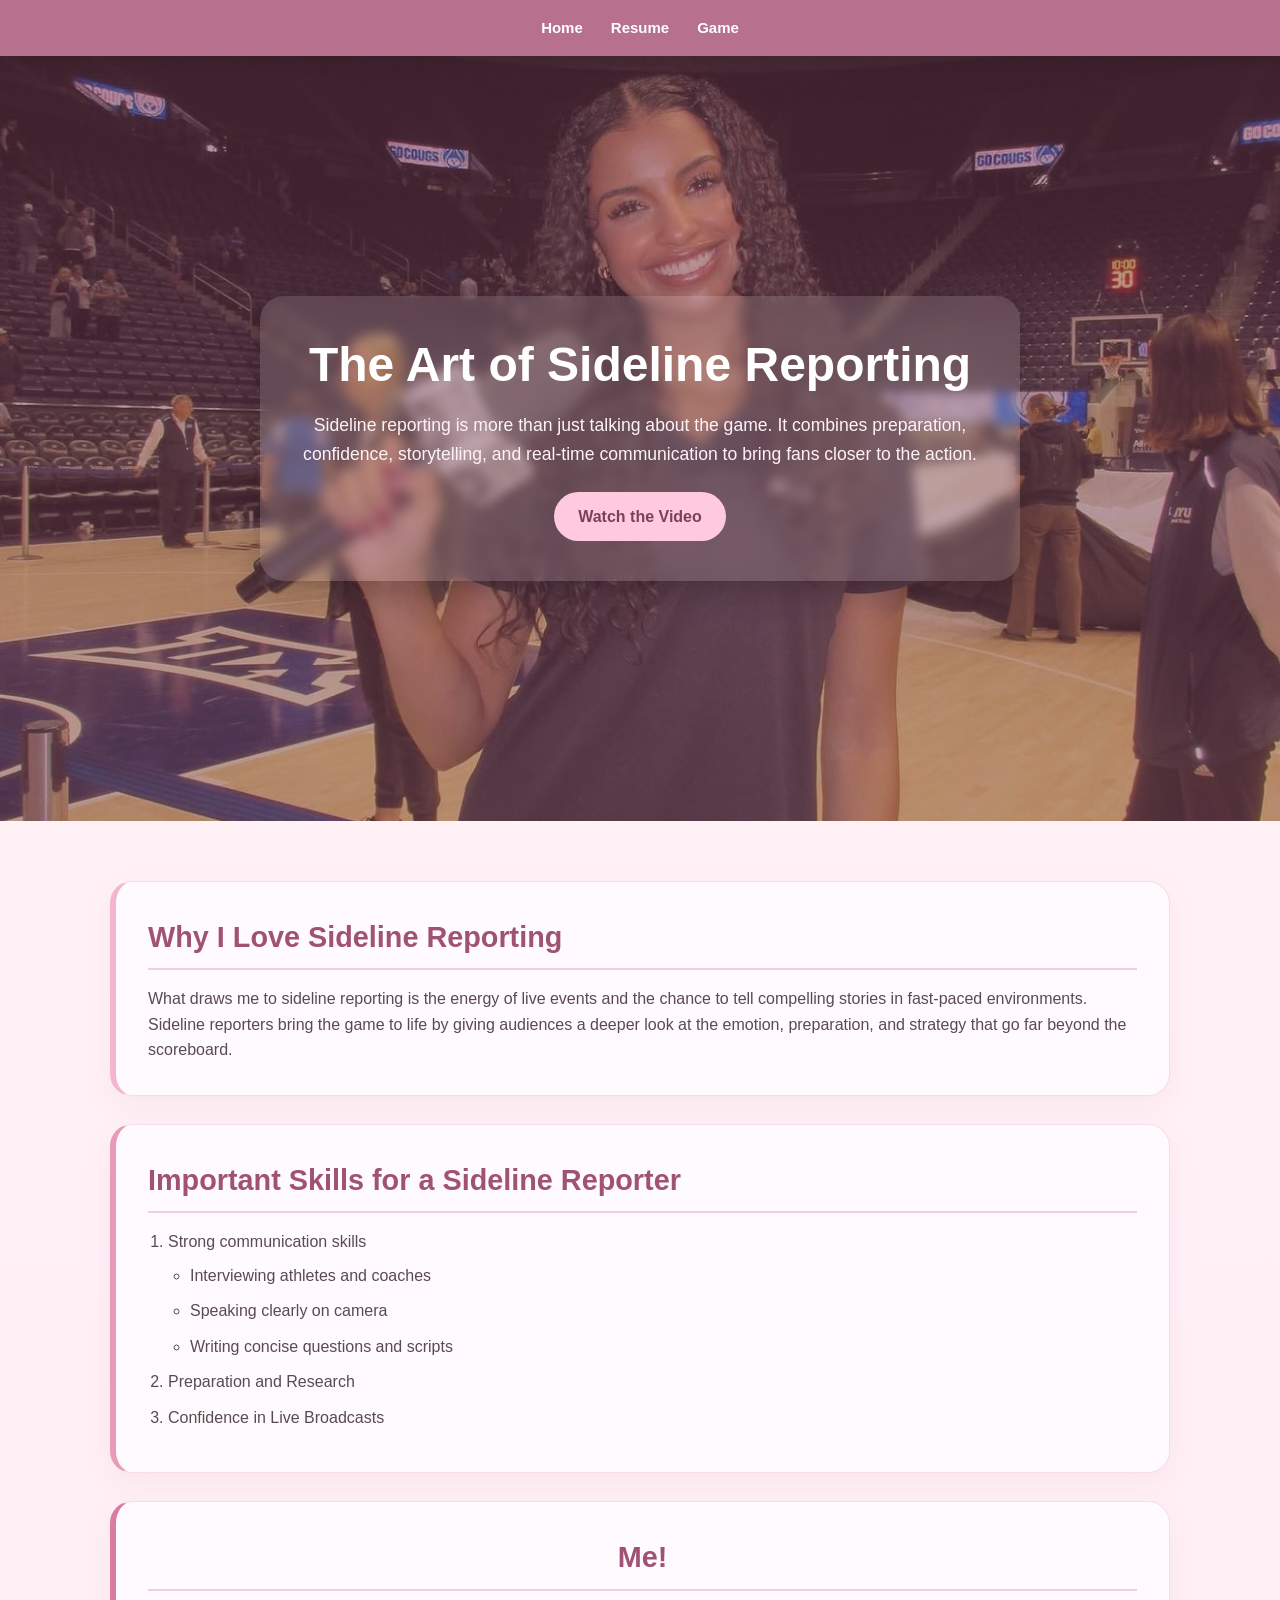
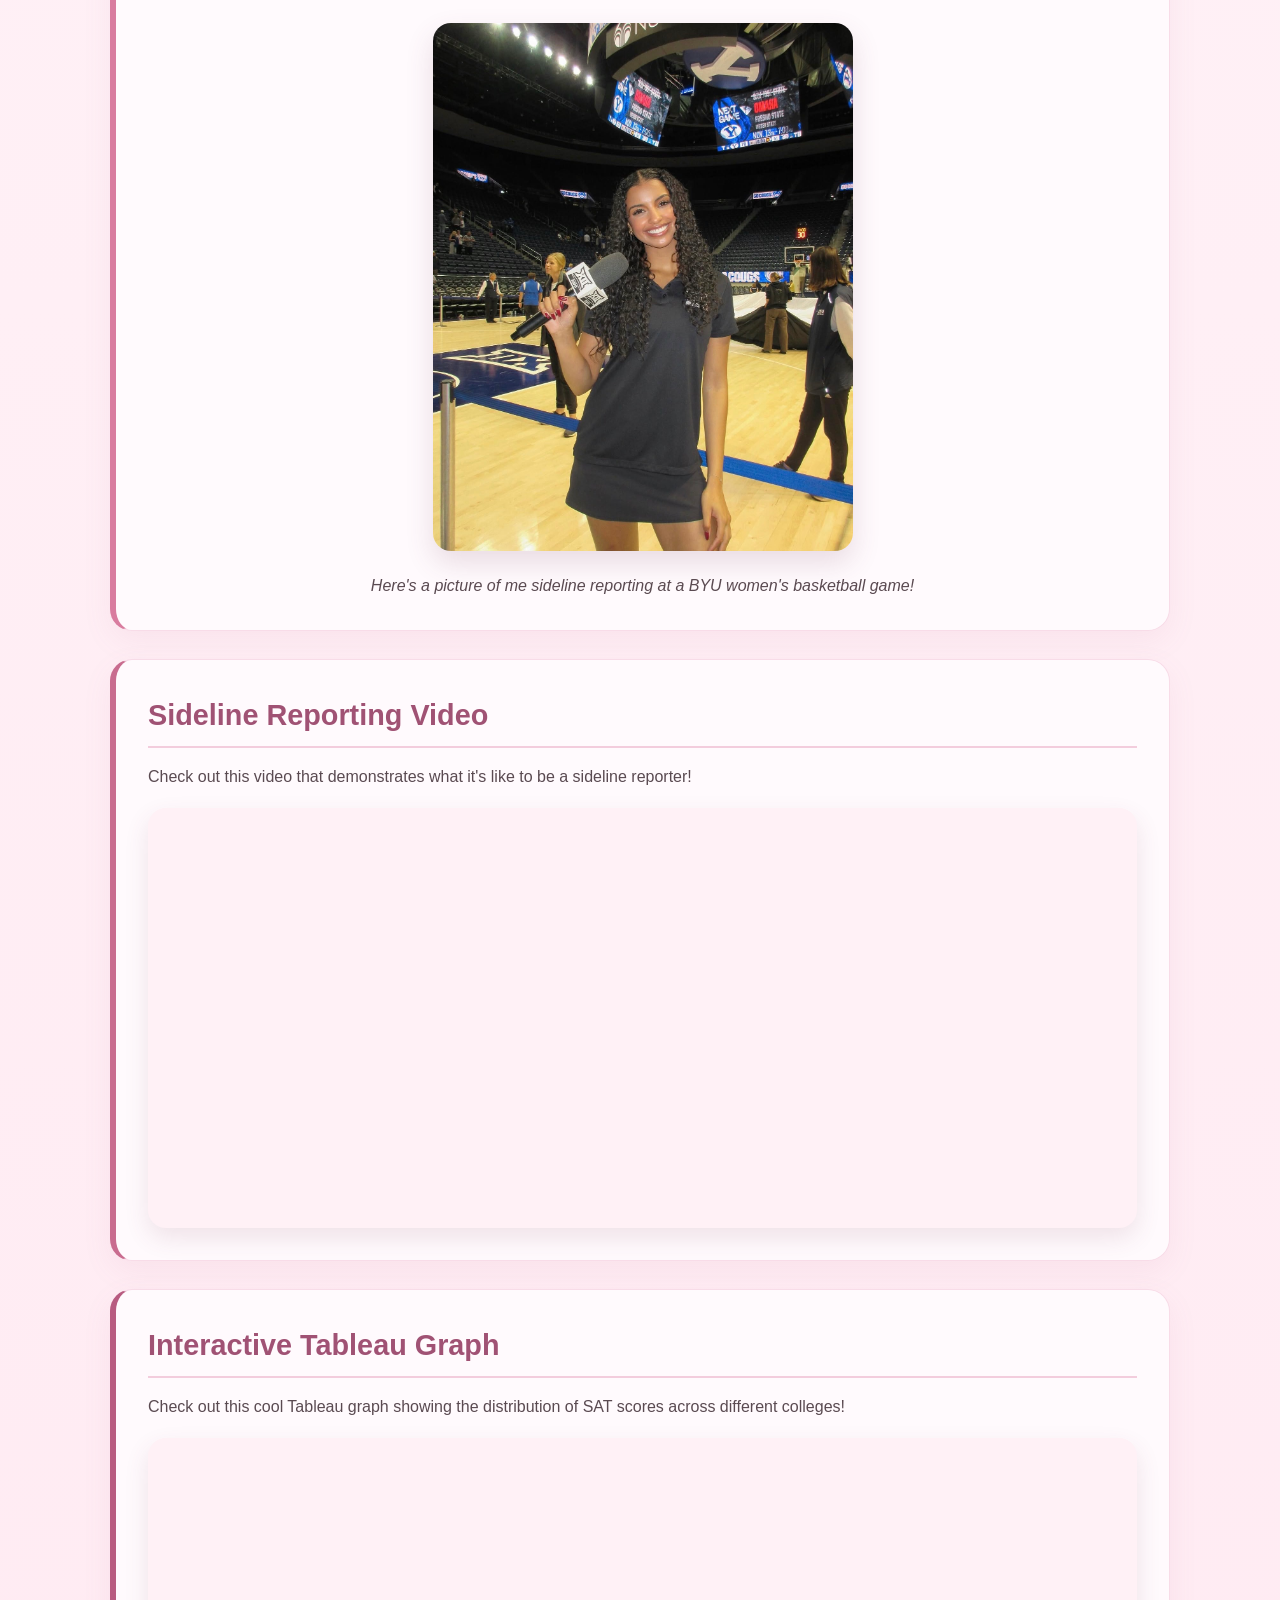
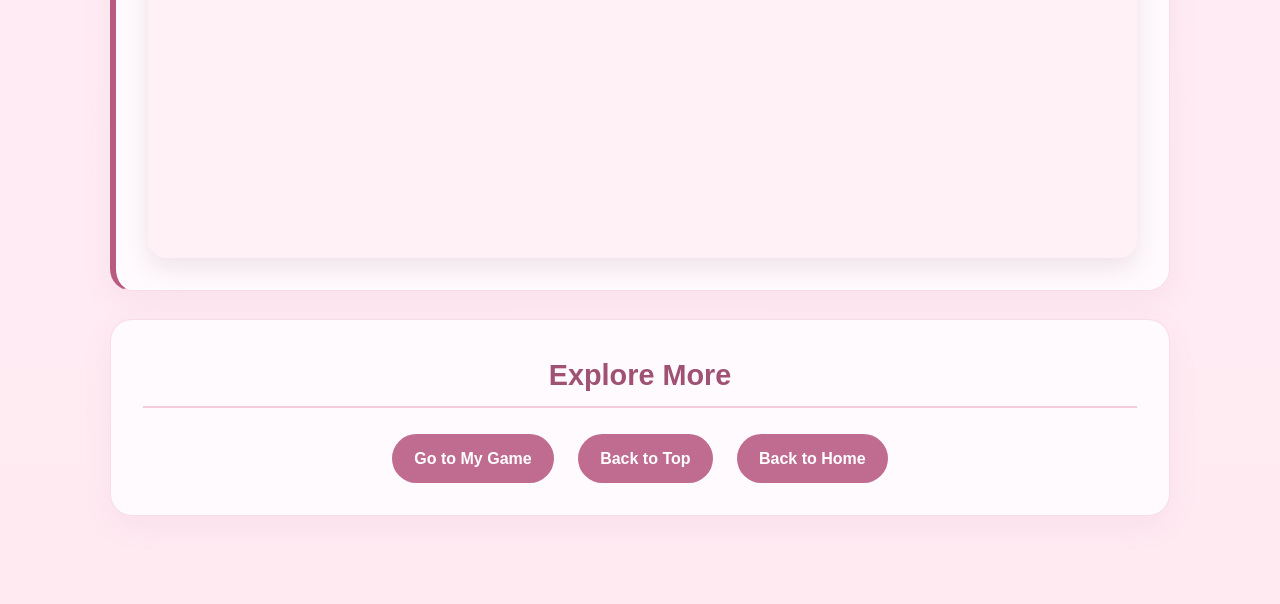
==== scratch.html @ 12ff8d18 "Add files via upload" ====
<!DOCTYPE html>
<html lang="en">
<head>
  <meta charset="UTF-8">
  <meta name="viewport" content="width=device-width, initial-scale=1.0">
  <title>Sideline Reporting</title>
  <link rel="stylesheet" href="styles.css">
  <style>
   /* Reset */
* {
  margin: 0;
  padding: 0;
  box-sizing: border-box;
}
/* Page */
body {
  font-family: Arial, Helvetica, sans-serif;
  background: linear-gradient(to bottom, #fff4f8, #ffeaf2);
  color: #4a3a42;
  line-height: 1.6;
}

/* Top Navigation */
.topnav {
  background: rgba(180, 106, 136, 0.95);
  padding: 16px 40px;
  display: flex;
  justify-content: center;
  gap: 28px;
  position: sticky;
  top: 0;
  z-index: 1000;
  box-shadow: 0 4px 14px rgba(0, 0, 0, 0.12);
}

.topnav a {
  color: #fff;
  text-decoration: none;
  font-weight: 600;
  font-size: 15px;
  transition: color 0.3s ease, transform 0.2s ease;
}

.topnav a:hover {
  color: #ffd6e6;
  transform: translateY(-2px);
}

/* Hero Header */
.header {
  min-height: 85vh;
  background: linear-gradient(rgba(120, 60, 85, 0.5), rgba(120, 60, 85, 0.5)),
    url("../css/sideline.jpeg") center/cover no-repeat;
  display: flex;
  align-items: center;
  justify-content: center;
  text-align: center;
  padding: 40px 20px;
}

.header-overlay {
  max-width: 760px;
  color: white;
  background: rgba(255, 255, 255, 0.12);
  backdrop-filter: blur(6px);
  padding: 40px 30px;
  border-radius: 24px;
  box-shadow: 0 10px 30px rgba(0, 0, 0, 0.22);
}

.eyebrow {
  text-transform: uppercase;
  letter-spacing: 2px;
  font-size: 13px;
  margin-bottom: 12px;
  color: #ffd6e6;
}

.header h1 {
  font-size: 3rem;
  margin-bottom: 18px;
  line-height: 1.2;
}

.intro {
  font-size: 1.1rem;
  margin-bottom: 24px;
  color: #fff3f8;
}

.jump-link {
  display: inline-block;
  padding: 12px 24px;
  background: #ffcade;
  color: #7a4259;
  text-decoration: none;
  font-weight: bold;
  border-radius: 999px;
  transition: all 0.3s ease;
}

.jump-link:hover {
  background: #ffffff;
  transform: translateY(-2px);
}

/* Main content */
.page-wrap {
  max-width: 1100px;
  margin: 0 auto;
  padding: 60px 20px;
}

/* Sections */
.section {
  background: #fffafd;
  padding: 32px;
  margin-bottom: 28px;
  border-radius: 22px;
  box-shadow: 0 10px 30px rgba(180, 106, 136, 0.08);
  border: 1px solid #f8dce8;
}

.section h2 {
  font-size: 1.8rem;
  color: #a05274;
  margin-bottom: 16px;
  border-bottom: 2px solid #f3cddd;
  padding-bottom: 8px;
}

.section p,
.section li {
  font-size: 1rem;
  color: #5a4a51;
}

/* Ordered / unordered list */
ol {
  padding-left: 20px;
  margin-top: 10px;
}

ul {
  padding-left: 22px;
  margin-top: 8px;
}

li {
  margin-bottom: 10px;
}

/* Image section */
.three {
  text-align: center;
}

.three img {
  width: 100%;
  max-width: 420px;
  border-radius: 18px;
  margin-top: 16px;
  box-shadow: 0 12px 28px rgba(120, 60, 85, 0.16);
}

.caption {
  margin-top: 14px;
  font-style: italic;
  color: #8b6475;
}

/* Media boxes */
.media-box,
.tableau-box {
  margin-top: 18px;
  border-radius: 18px;
  overflow: hidden;
  box-shadow: 0 10px 24px rgba(120, 60, 85, 0.12);
  background: #fff1f6;
}

/* Iframes */
iframe {
  width: 100%;
  height: 420px;
  border: none;
  display: block;
  border-radius: 18px;
}

/* Links section */
.links {
  text-align: center;
}

.links a {
  display: inline-block;
  margin: 10px 10px 0;
  padding: 12px 22px;
  background: #c06c91;
  color: white;
  text-decoration: none;
  border-radius: 999px;
  font-weight: 600;
  transition: all 0.3s ease;
}

.links a:hover {
  background: #d989a9;
  transform: translateY(-2px);
}

/* Alternate section accents */
.one {
  border-left: 6px solid #f4b6cc;
}

.two {
  border-left: 6px solid #e89ab6;
}

.three {
  border-left: 6px solid #d97c9f;
}

.four {
  border-left: 6px solid #c96c8f;
}

.five {
  border-left: 6px solid #b85b80;
}

/* Responsive */
@media (max-width: 768px) {
  .header h1 {
    font-size: 2.2rem;
  }

  .intro {
    font-size: 1rem;
  }

  .topnav {
    flex-wrap: wrap;
    gap: 14px;
    padding: 14px 20px;
  }

  .section {
    padding: 24px;
  }

  iframe {
    height: 260px;
  }
}
  </style>
</head>
<body>

  <div class="topnav">
    <a href="index.html">Home</a>
    <a href="resume.html">Resume</a>
    <a href="app.html">Game</a>
  </div>

  <header class="header" id="top">
    <div class="header-overlay">
      <h1>The Art of Sideline Reporting</h1>
      <p class="intro">
        Sideline reporting is more than just talking about the game. It combines preparation,
        confidence, storytelling, and real-time communication to bring fans closer to the action.
      </p>
      <a class="jump-link" href="#video-section">Watch the Video</a>
    </div>
  </header>

  <main class="page-wrap">

    <div class="section one">
      <h2>Why I Love Sideline Reporting</h2>
      <p>
        What draws me to sideline reporting is the energy of live events and the chance to tell compelling stories in fast-paced environments. Sideline reporters bring the game to life by giving audiences a deeper look at the emotion, preparation, and strategy that go far beyond the scoreboard.
      </p>
    </div>

    <div class="section two">
      <h2>Important Skills for a Sideline Reporter</h2>
      <ol>
        <li>Strong communication skills
          <ul>
            <li>Interviewing athletes and coaches</li>
            <li>Speaking clearly on camera</li>
            <li>Writing concise questions and scripts</li>
          </ul>
        </li>
        <li>Preparation and Research</li>
        <li>Confidence in Live Broadcasts</li>
      </ol>
    </div>

    <div class="section three">
      <h2>Me!</h2>
      <img src="../css/sideline.jpeg" alt="Aleigha Sports Reporting Image">
      <p class="caption">
        Here's a picture of me sideline reporting at a BYU women's basketball game!
      </p>
    </div>

    <div class="section four" id="video-section">
      <h2>Sideline Reporting Video</h2>
      <p>
        Check out this video that demonstrates what it's like to be a sideline reporter!
      </p>
      <div class="media-box">
        <iframe 
          src="https://www.youtube.com/embed/tU58LsYEttU" 
          title="Sideline Reporting Video"
          allowfullscreen>
        </iframe>
      </div>
    </div>

    <div class="section five">
      <h2>Interactive Tableau Graph</h2>
      <p>
        Check out this cool Tableau graph showing the distribution of SAT scores across different colleges!
      </p>
      <div class="media-box tableau-box">
        <iframe
          src="https://public.tableau.com/views/RegionalSampleWorkbook/College?:showVizHome=no"
          title="Interactive Tableau graph">
        </iframe>
      </div>
    </div>

    <div class="section links">
      <h2>Explore More</h2>
      <a href="app.html">Go to My Game</a>
      <a href="#top">Back to Top</a>
      <a href="index.html">Back to Home</a>
    </div>

  </main>

</body>
</html>
---- styles.css ----
/* Reset */
* {
  margin: 0;
  padding: 0;
  box-sizing: border-box;
}

/* Page */
body {
  font-family: Arial, Helvetica, sans-serif;
  background: linear-gradient(to bottom, #fff4f8, #ffeaf2);
  color: #4a3a42;
  line-height: 1.6;
}

/* Top Navigation */
.topnav {
  background: rgba(180, 106, 136, 0.95);
  padding: 16px 40px;
  display: flex;
  justify-content: center;
  gap: 28px;
  position: sticky;
  top: 0;
  z-index: 1000;
  box-shadow: 0 4px 14px rgba(0, 0, 0, 0.12);
}

.topnav a {
  color: #fff;
  text-decoration: none;
  font-weight: 600;
  font-size: 15px;
  transition: color 0.3s ease, transform 0.2s ease;
}

.topnav a:hover {
  color: #ffd6e6;
  transform: translateY(-2px);
}

/* Hero Header */
.header {
  min-height: 85vh;
  background: linear-gradient(rgba(120, 60, 85, 0.5), rgba(120, 60, 85, 0.5)),
    url("../css/sideline.jpeg") center/cover no-repeat;
  display: flex;
  align-items: center;
  justify-content: center;
  text-align: center;
  padding: 40px 20px;
}

.header-overlay {
  max-width: 760px;
  color: white;
  background: rgba(255, 255, 255, 0.12);
  backdrop-filter: blur(6px);
  padding: 40px 30px;
  border-radius: 24px;
  box-shadow: 0 10px 30px rgba(0, 0, 0, 0.22);
}

.eyebrow {
  text-transform: uppercase;
  letter-spacing: 2px;
  font-size: 13px;
  margin-bottom: 12px;
  color: #ffd6e6;
}

.header h1 {
  font-size: 3rem;
  margin-bottom: 18px;
  line-height: 1.2;
}

.intro {
  font-size: 1.1rem;
  margin-bottom: 24px;
  color: #fff3f8;
}

.jump-link {
  display: inline-block;
  padding: 12px 24px;
  background: #ffcade;
  color: #7a4259;
  text-decoration: none;
  font-weight: bold;
  border-radius: 999px;
  transition: all 0.3s ease;
}

.jump-link:hover {
  background: #ffffff;
  transform: translateY(-2px);
}

/* Main content */
.page-wrap {
  max-width: 1100px;
  margin: 0 auto;
  padding: 60px 20px;
}

/* Sections */
.section {
  background: #fffafd;
  padding: 32px;
  margin-bottom: 28px;
  border-radius: 22px;
  box-shadow: 0 10px 30px rgba(180, 106, 136, 0.08);
  border: 1px solid #f8dce8;
}

.section h2 {
  font-size: 1.8rem;
  color: #a05274;
  margin-bottom: 16px;
  border-bottom: 2px solid #f3cddd;
  padding-bottom: 8px;
}

.section p,
.section li {
  font-size: 1rem;
  color: #5a4a51;
}

/* Ordered / unordered list */
ol {
  padding-left: 20px;
  margin-top: 10px;
}

ul {
  padding-left: 22px;
  margin-top: 8px;
}

li {
  margin-bottom: 10px;
}

/* Image section */
.three {
  text-align: center;
}

.three img {
  width: 100%;
  max-width: 420px;
  border-radius: 18px;
  margin-top: 16px;
  box-shadow: 0 12px 28px rgba(120, 60, 85, 0.16);
}

.caption {
  margin-top: 14px;
  font-style: italic;
  color: #8b6475;
}

/* Media boxes */
.media-box,
.tableau-box {
  margin-top: 18px;
  border-radius: 18px;
  overflow: hidden;
  box-shadow: 0 10px 24px rgba(120, 60, 85, 0.12);
  background: #fff1f6;
}

/* Iframes */
iframe {
  width: 100%;
  height: 420px;
  border: none;
  display: block;
  border-radius: 18px;
}

/* Links section */
.links {
  text-align: center;
}

.links a {
  display: inline-block;
  margin: 10px 10px 0;
  padding: 12px 22px;
  background: #c06c91;
  color: white;
  text-decoration: none;
  border-radius: 999px;
  font-weight: 600;
  transition: all 0.3s ease;
}

.links a:hover {
  background: #d989a9;
  transform: translateY(-2px);
}

/* Alternate section accents */
.one {
  border-left: 6px solid #f4b6cc;
}

.two {
  border-left: 6px solid #e89ab6;
}

.three {
  border-left: 6px solid #d97c9f;
}

.four {
  border-left: 6px solid #c96c8f;
}

.five {
  border-left: 6px solid #b85b80;
}

/* Responsive */
@media (max-width: 768px) {
  .header h1 {
    font-size: 2.2rem;
  }

  .intro {
    font-size: 1rem;
  }

  .topnav {
    flex-wrap: wrap;
    gap: 14px;
    padding: 14px 20px;
  }

  .section {
    padding: 24px;
  }

  iframe {
    height: 260px;
  }
}
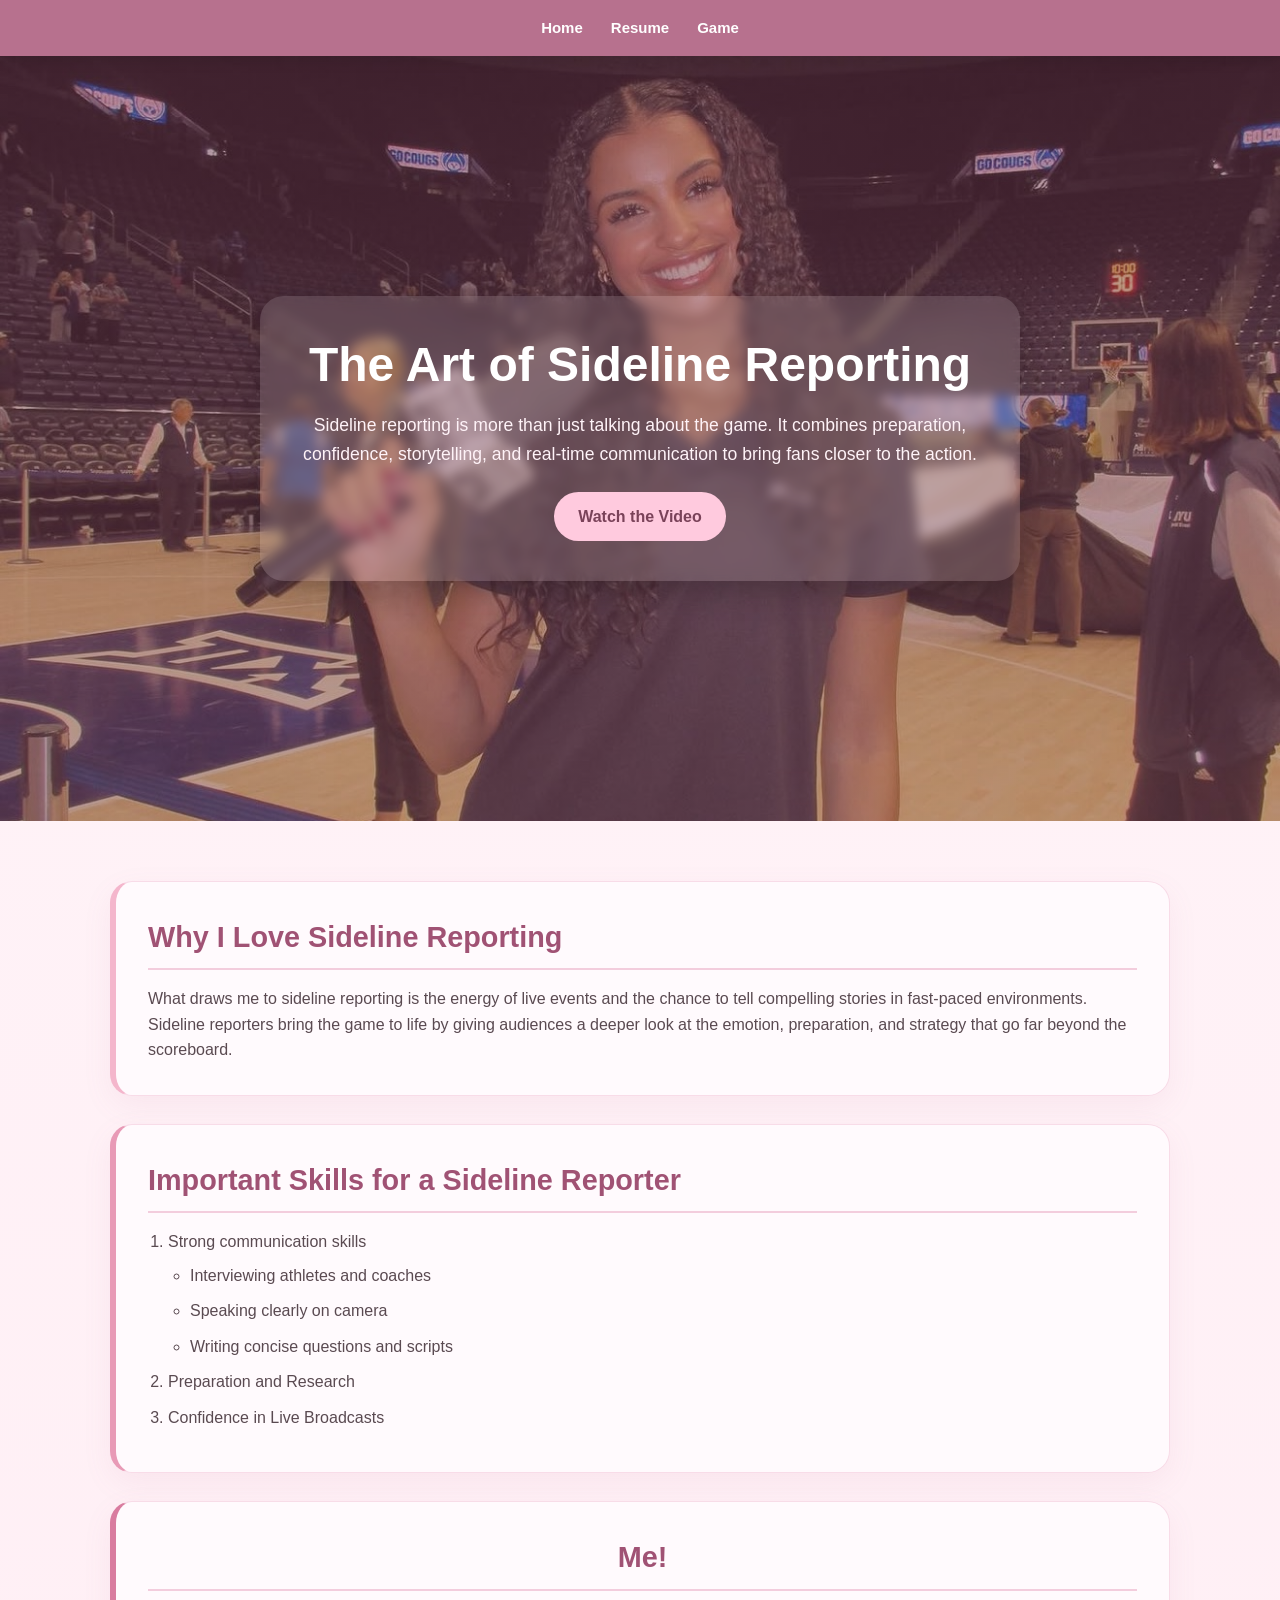
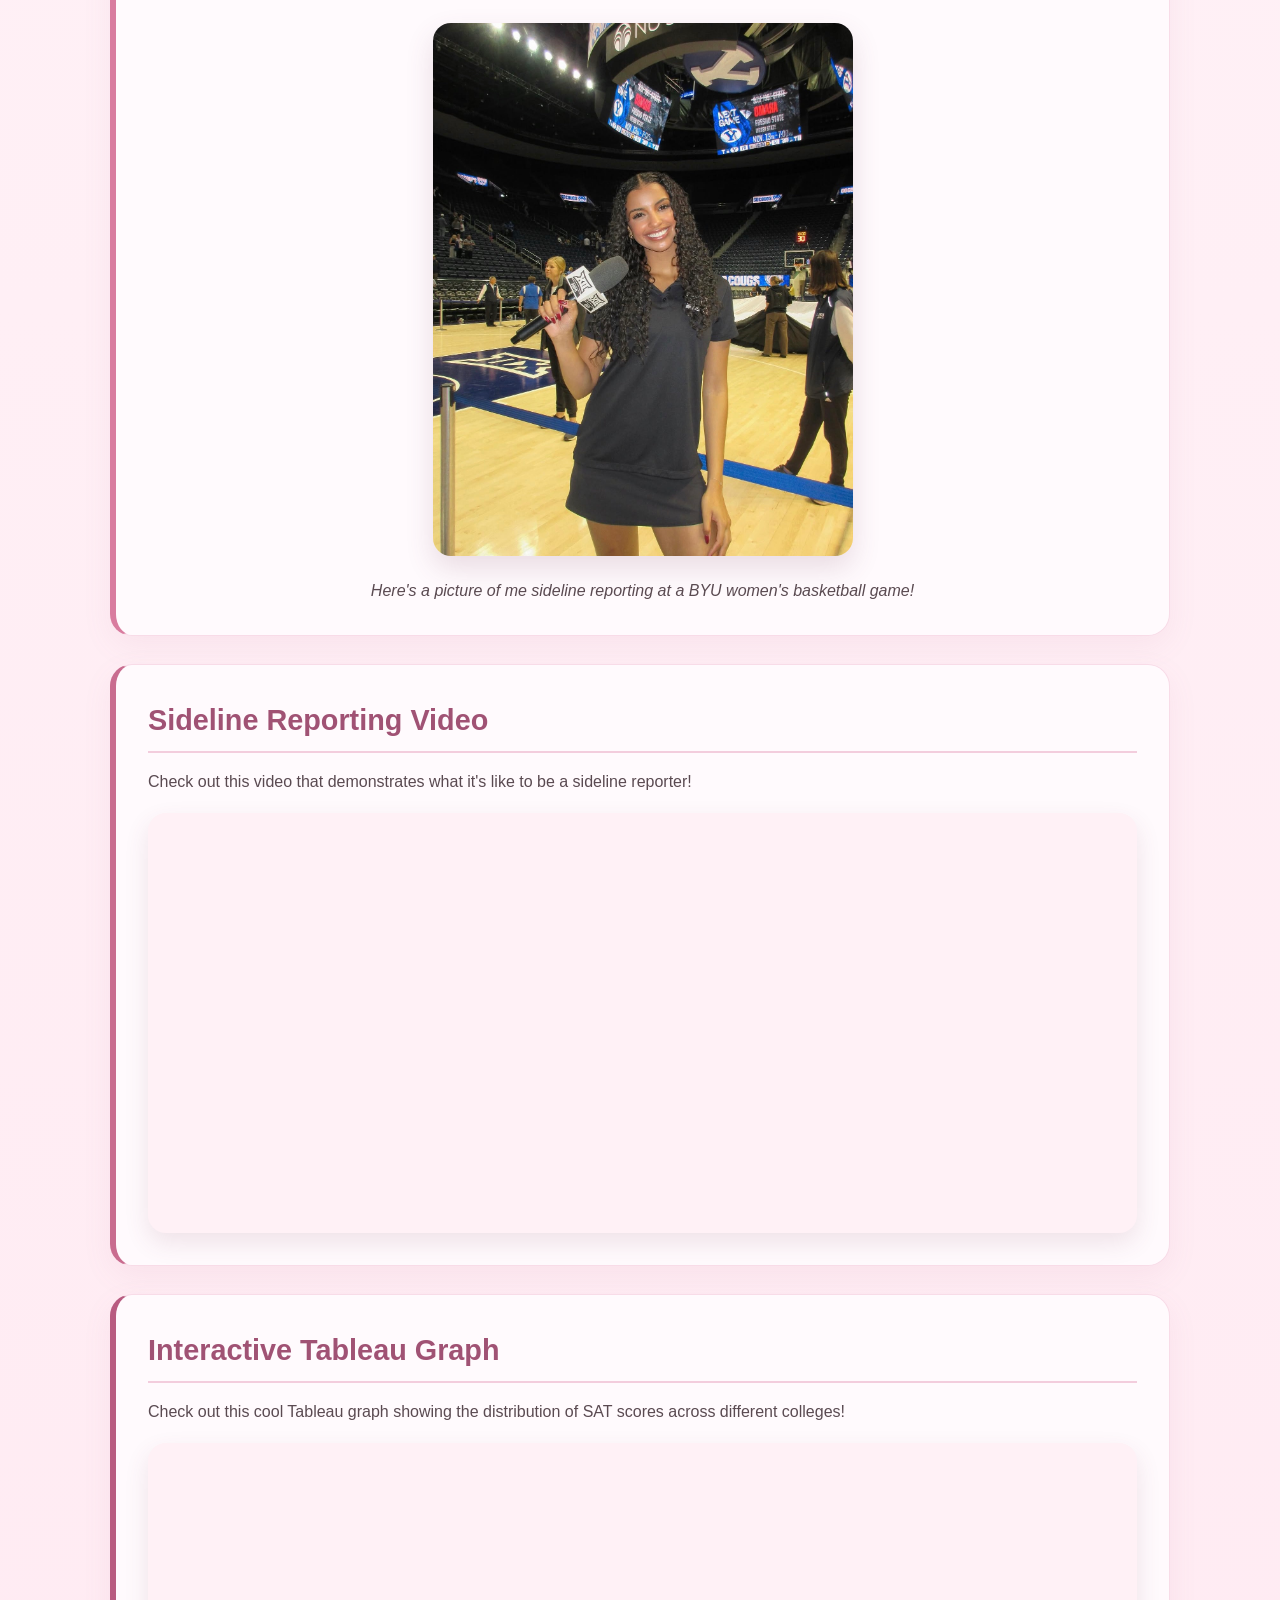
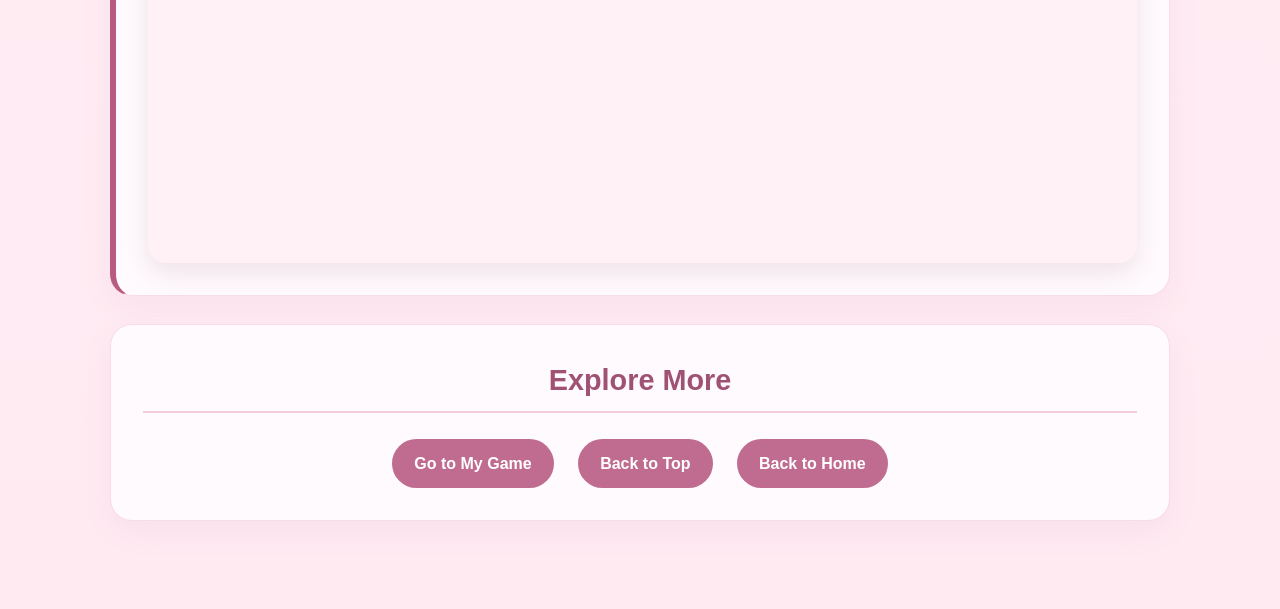
==== commit 99431ea9: "Update scratch.html" ====
--- a/scratch.html
+++ b/scratch.html
@@ -50,7 +50,7 @@
 .header {
   min-height: 85vh;
   background: linear-gradient(rgba(120, 60, 85, 0.5), rgba(120, 60, 85, 0.5)),
-    url("../css/sideline.jpeg") center/cover no-repeat;
+    url("images/aleighasideline.jpeg") center/cover no-repeat;
   display: flex;
   align-items: center;
   justify-content: center;
@@ -302,7 +302,7 @@
 
     <div class="section three">
       <h2>Me!</h2>
-      <img src="../css/sideline.jpeg" alt="Aleigha Sports Reporting Image">
+      <img src="images/aleighasideline.jpeg" alt="Aleigha Sports Reporting Image">
       <p class="caption">
         Here's a picture of me sideline reporting at a BYU women's basketball game!
       </p>
@@ -345,4 +345,4 @@
   </main>
 
 </body>
-</html>+</html>
